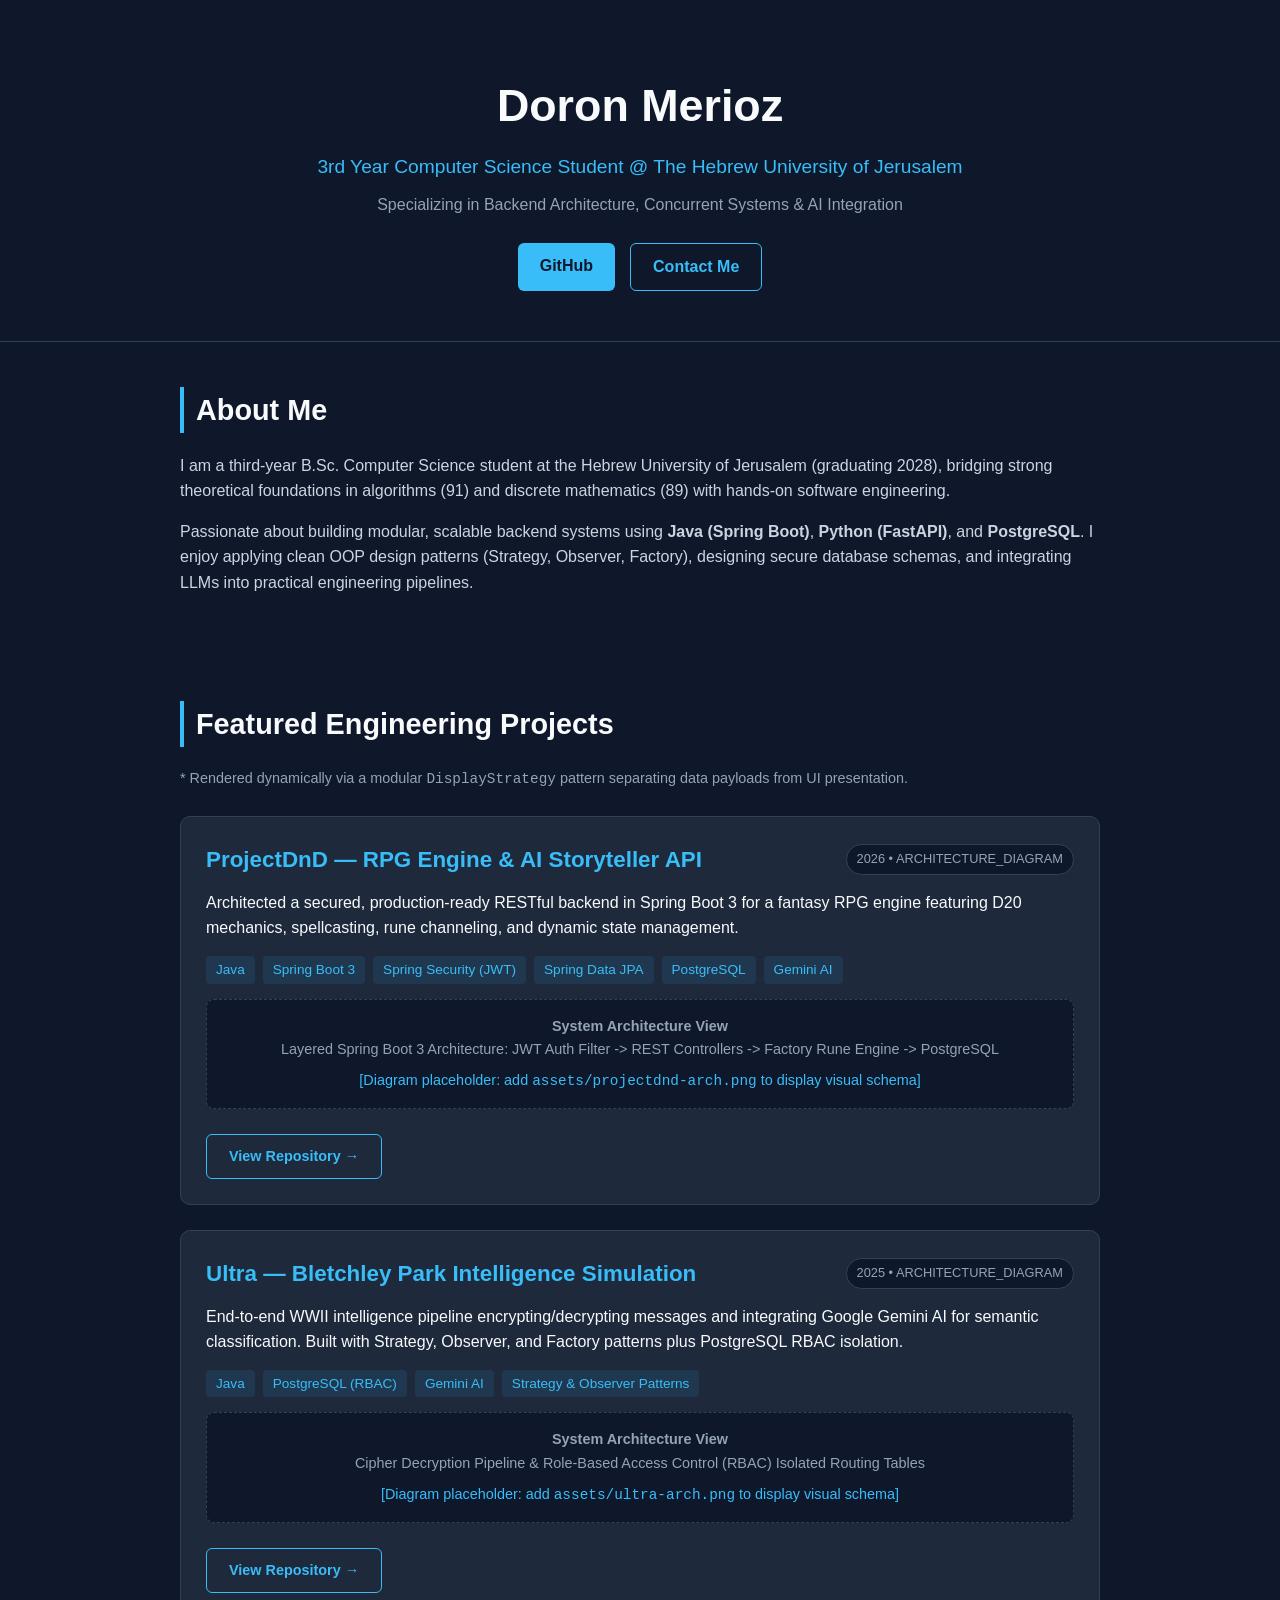
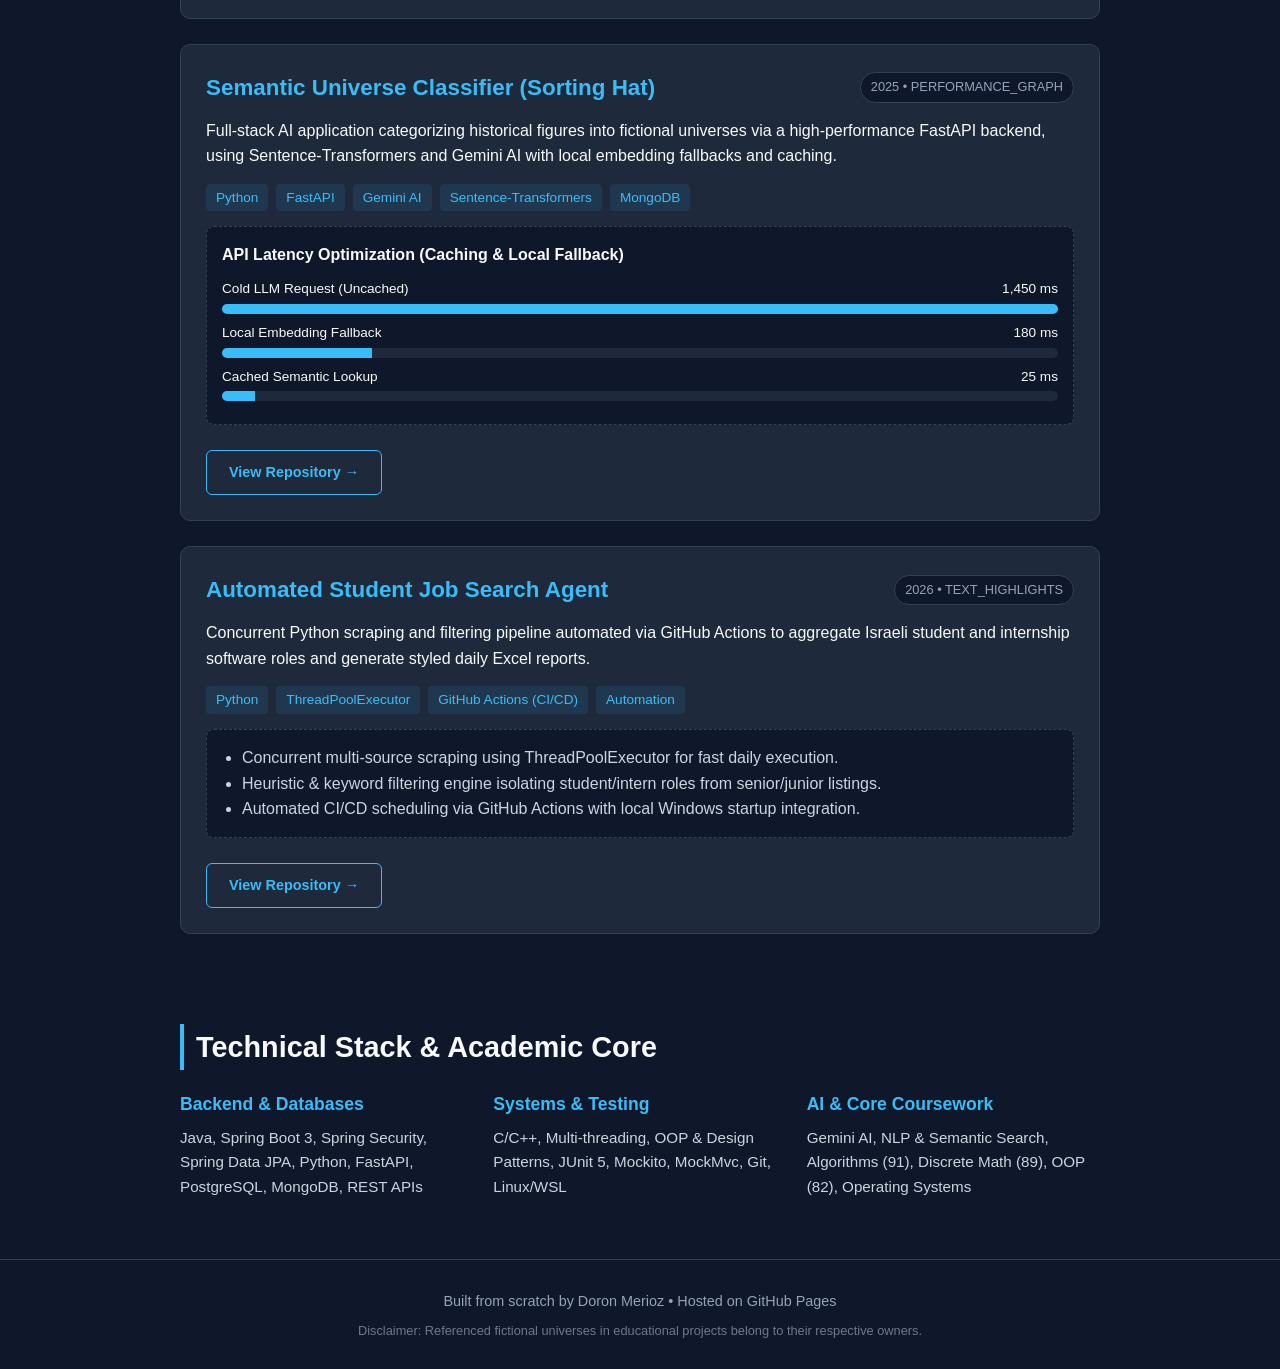
==== index.html @ 9eca9575 "Add initial portfolio with DisplayStrategy pattern" ====
<!DOCTYPE html>
<html lang="en">
<head>
	<meta charset="UTF-8">
	<meta name="viewport" content="width=device-width, initial-scale=1.0">
	<title>Doron Merioz | Backend & Software Engineering Portfolio</title>
	<link rel="stylesheet" href="style.css">
</head>
<body>
	<header class="hero">
		<div class="container">
			<h1>Doron Merioz</h1>
			<p class="subtitle">3rd Year Computer Science Student @ The Hebrew University of Jerusalem</p>
			<p class="tagline">Specializing in Backend Architecture, Concurrent Systems & AI Integration</p>
			<div class="links">
				<a href="https://github.com/doronmerioz12-design" target="_blank" class="btn">GitHub</a>
				<a href="mailto:doronmerioz12@gmail.com" class="btn btn-outline">Contact Me</a>
			</div>
		</div>
	</header>
	
	<main class="container">
		<section id="about" class="card-section">
			<h2>About Me</h2>
			<p>
				I am a third-year B.Sc. Computer Science student at the Hebrew University of Jerusalem (graduating 2028),
				bridging strong theoretical foundations in algorithms (91) and discrete mathematics (89) with hands-on
				software engineering.
			</p>
			<p>
				Passionate about building modular, scalable backend systems using <strong>Java (Spring Boot)</strong>,
				<strong>Python (FastAPI)</strong>, and <strong>PostgreSQL</strong>. I enjoy applying clean OOP design
				patterns (Strategy, Observer, Factory), designing secure database schemas, and integrating LLMs into
				practical engineering pipelines.
			</p>
		</section>
		
		<section id="projects">
			<h2>Featured Engineering Projects</h2>
			<p class="section-note">
				* Rendered dynamically via a modular <code>DisplayStrategy</code> pattern separating data payloads from UI presentation.
			</p>
			<!-- הפרויקטים ירונדרו לכאן דינמית מתוך projects.json -->
			<div id="projects-container" class="projects-grid"></div>
		</section>
		
		<section id="skills" class="card-section">
			<h2>Technical Stack & Academic Core</h2>
			<div class="skills-grid">
				<div>
					<h3>Backend & Databases</h3>
					<p>Java, Spring Boot 3, Spring Security, Spring Data JPA, Python, FastAPI, PostgreSQL, MongoDB, REST APIs</p>
				</div>
				<div>
					<h3>Systems & Testing</h3>
					<p>C/C++, Multi-threading, OOP & Design Patterns, JUnit 5, Mockito, MockMvc, Git, Linux/WSL</p>
				</div>
				<div>
					<h3>AI & Core Coursework</h3>
					<p>Gemini AI, NLP & Semantic Search, Algorithms (91), Discrete Math (89), OOP (82), Operating Systems</p>
				</div>
			</div>
		</section>
	</main>
	
	<footer>
		<div class="container">
			<p>Built from scratch by Doron Merioz • Hosted on GitHub Pages</p>
			<p class="disclaimer">Disclaimer: Referenced fictional universes in educational projects belong to their respective owners.</p>
		</div>
	</footer>
	
	<script src="app.js"></script>
</body>
</html>
---- style.css ----
:root {
    --bg: #0f172a;
    --card-bg: #1e293b;
    --text: #f8fafc;
    --text-muted: #94a3b8;
    --accent: #38bdf8;
    --border: #334155;
}

* { box-sizing: border-box; margin: 0; padding: 0; }

body {
    font-family: -apple-system, BlinkMacSystemFont, "Segoe UI", Roboto, sans-serif;
    background-color: var(--bg);
    color: var(--text);
    line-height: 1.6;
}

.container {
    max-width: 960px;
    margin: 0 auto;
    padding: 0 20px;
}

.hero {
    padding: 70px 0 50px;
    border-bottom: 1px solid var(--border);
    text-align: center;
}

.hero h1 { font-size: 2.8rem; margin-bottom: 10px; }
.subtitle { font-size: 1.2rem; color: var(--accent); font-weight: 500; }
.tagline { color: var(--text-muted); margin: 10px 0 25px; }

.links { display: flex; gap: 15px; justify-content: center; }

.btn {
    background: var(--accent);
    color: #0f172a;
    padding: 10px 22px;
    border-radius: 6px;
    text-decoration: none;
    font-weight: 600;
    transition: opacity 0.2s;
}
.btn:hover { opacity: 0.9; }
.btn-outline {
    background: transparent;
    color: var(--accent);
    border: 1px solid var(--accent);
}

section { padding: 45px 0; }
h2 { font-size: 1.8rem; margin-bottom: 20px; border-left: 4px solid var(--accent); padding-left: 12px; }
.section-note { color: var(--text-muted); font-size: 0.9rem; margin-bottom: 25px; }

.card-section p { margin-bottom: 15px; color: #cbd5e1; }

.projects-grid { display: flex; flex-direction: column; gap: 25px; }

.project-card {
    background: var(--card-bg);
    border: 1px solid var(--border);
    border-radius: 10px;
    padding: 25px;
}

.project-header {
    display: flex;
    justify-content: space-between;
    align-items: center;
    flex-wrap: wrap;
    gap: 10px;
    margin-bottom: 12px;
}

.project-header h3 { font-size: 1.4rem; color: var(--accent); }
.badge {
    background: #0f172a;
    color: var(--text-muted);
    font-size: 0.8rem;
    padding: 4px 10px;
    border-radius: 20px;
    border: 1px solid var(--border);
}

.tech-tags { display: flex; flex-wrap: wrap; gap: 8px; margin: 15px 0; }
.tech-tag {
    background: rgba(56, 189, 248, 0.1);
    color: var(--accent);
    padding: 3px 10px;
    border-radius: 4px;
    font-size: 0.85rem;
}

.strategy-box {
    background: #0f172a;
    border: 1px dashed var(--border);
    border-radius: 8px;
    padding: 15px;
    margin: 15px 0;
}

.bar-row { margin: 8px 0; }
.bar-label { display: flex; justify-content: space-between; font-size: 0.85rem; margin-bottom: 4px; }
.bar-track { background: #1e293b; height: 10px; border-radius: 5px; overflow: hidden; }
.bar-fill { background: var(--accent); height: 100%; }

.diagram-placeholder {
    text-align: center;
    color: var(--text-muted);
    font-size: 0.9rem;
    padding: 15px;
}
.diagram-placeholder img { max-width: 100%; border-radius: 6px; margin-top: 10px; }

.skills-grid { display: grid; grid-template-columns: repeat(auto-fit, minmax(250px, 1fr)); gap: 20px; }
.skills-grid h3 { color: var(--accent); margin-bottom: 8px; font-size: 1.1rem; }
.skills-grid p { font-size: 0.95rem; }

footer {
    border-top: 1px solid var(--border);
    padding: 30px 0;
    text-align: center;
    color: var(--text-muted);
    font-size: 0.9rem;
}
.disclaimer { font-size: 0.8rem; margin-top: 8px; opacity: 0.7; }
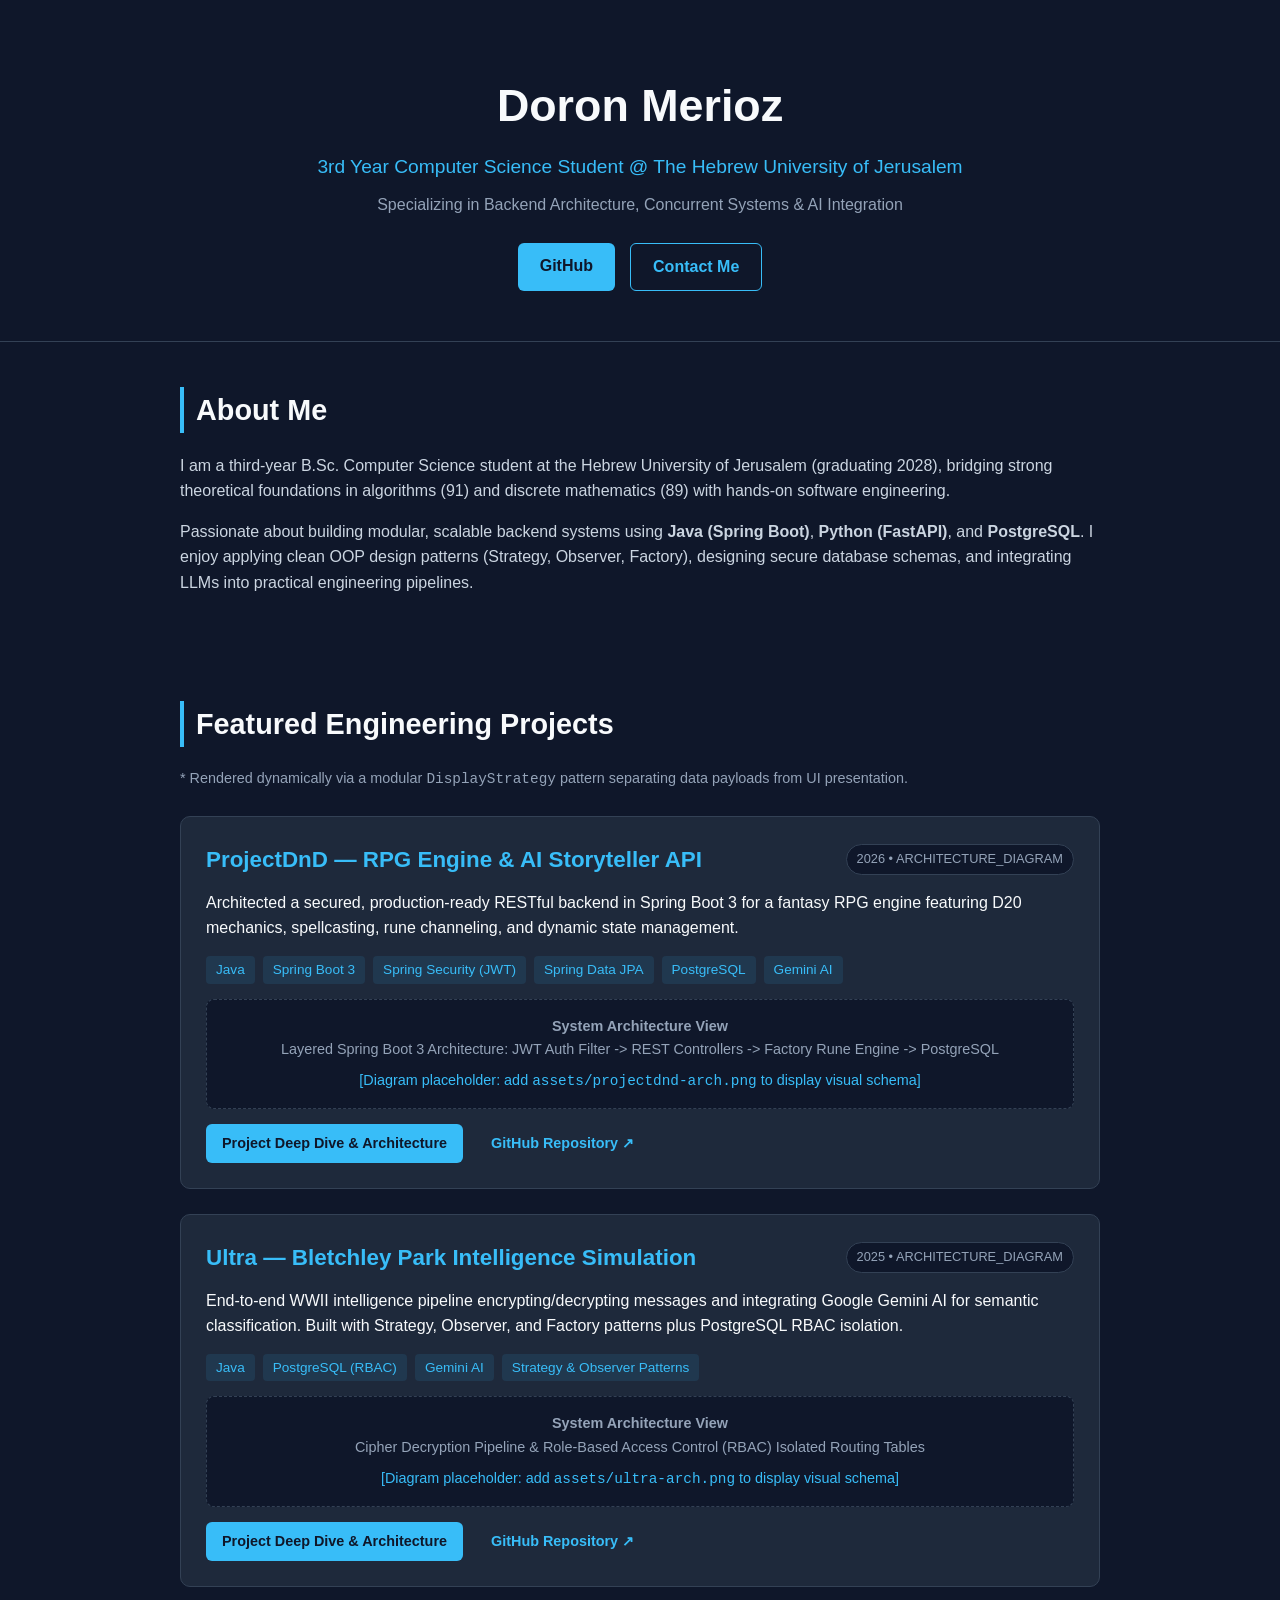
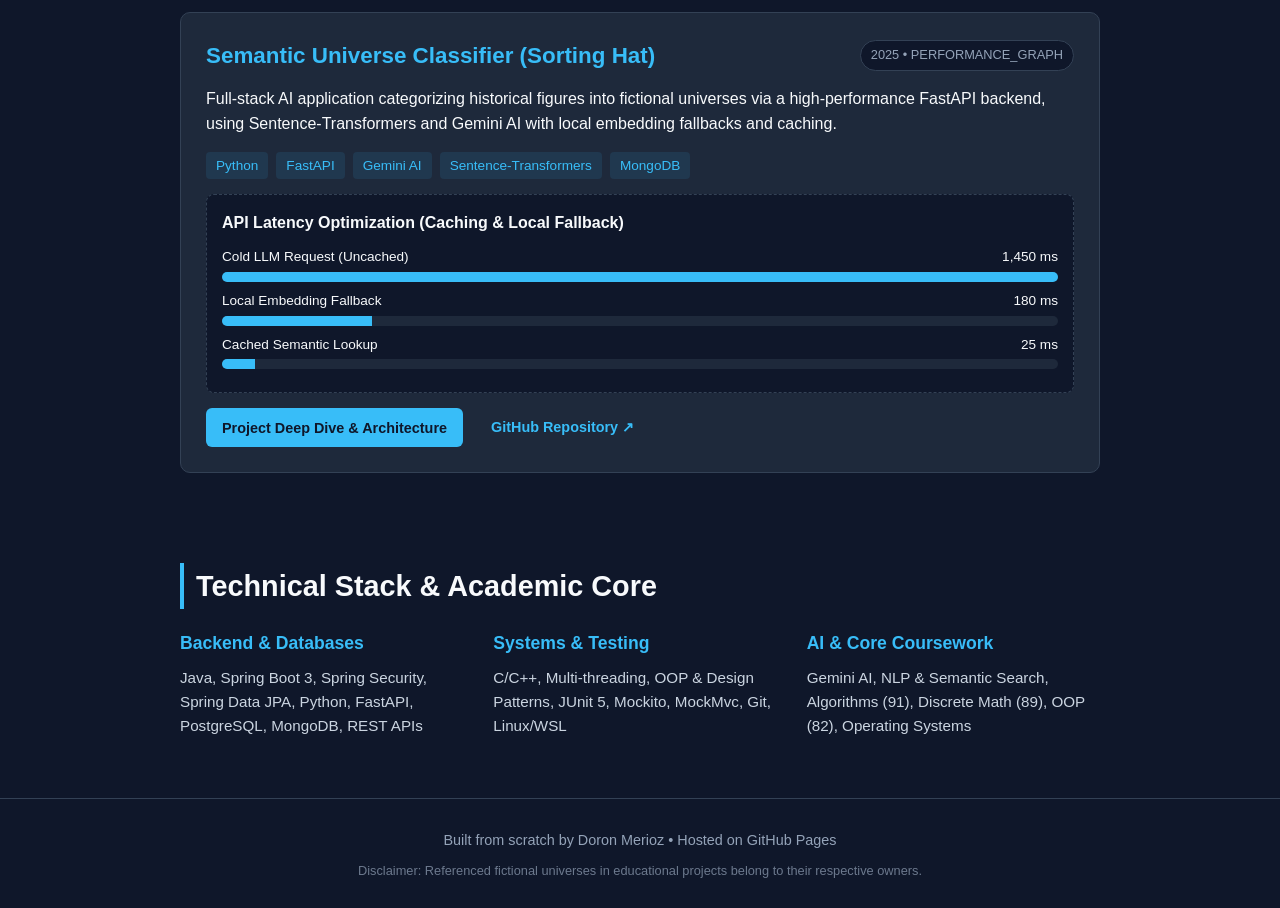
==== commit 73e9529e: "mult page" ====
--- a/index.html
+++ b/index.html
@@ -40,7 +40,6 @@
 			<p class="section-note">
 				* Rendered dynamically via a modular <code>DisplayStrategy</code> pattern separating data payloads from UI presentation.
 			</p>
-			<!-- הפרויקטים ירונדרו לכאן דינמית מתוך projects.json -->
 			<div id="projects-container" class="projects-grid"></div>
 		</section>
 		
@@ -63,6 +62,14 @@
 		</section>
 	</main>
 	
+	<!-- חלונית פירוט מעמיק שנפתחת באותו עמוד (Modal) -->
+	<div id="project-modal" class="modal hidden" onclick="closeModalOnBackdrop(event)">
+		<div class="modal-content">
+			<button class="modal-close" onclick="closeProjectModal()">✕ Close</button>
+			<div id="modal-body"></div>
+		</div>
+	</div>
+	
 	<footer>
 		<div class="container">
 			<p>Built from scratch by Doron Merioz • Hosted on GitHub Pages</p>
--- a/style.css
+++ b/style.css
@@ -125,4 +125,88 @@
     color: var(--text-muted);
     font-size: 0.9rem;
 }
-.disclaimer { font-size: 0.8rem; margin-top: 8px; opacity: 0.7; }+.disclaimer { font-size: 0.8rem; margin-top: 8px; opacity: 0.7; }
+
+/* כפתורים בכרטיסיית פרויקט */
+.card-actions {
+    display: flex;
+    gap: 12px;
+    flex-wrap: wrap;
+    margin-top: 15px;
+}
+
+.btn-sm {
+    padding: 8px 16px;
+    font-size: 0.9rem;
+    cursor: pointer;
+    border: none;
+}
+
+/* עיצוב חלונית פירוט הפרויקט (Modal) */
+.modal {
+    position: fixed;
+    inset: 0;
+    background: rgba(15, 23, 42, 0.85);
+    backdrop-filter: blur(4px);
+    display: flex;
+    align-items: center;
+    justify-content: center;
+    padding: 20px;
+    z-index: 1000;
+}
+
+.modal.hidden {
+    display: none;
+}
+
+.modal-content {
+    background: var(--card-bg);
+    border: 1px solid var(--accent);
+    border-radius: 12px;
+    max-width: 750px;
+    width: 100%;
+    max-height: 85vh;
+    overflow-y: auto;
+    padding: 30px;
+    position: relative;
+    box-shadow: 0 20px 40px rgba(0, 0, 0, 0.5);
+}
+
+.modal-close {
+    position: sticky;
+    top: 0;
+    float: right;
+    background: #0f172a;
+    color: var(--text);
+    border: 1px solid var(--border);
+    padding: 6px 12px;
+    border-radius: 6px;
+    cursor: pointer;
+    font-weight: bold;
+}
+
+.modal-close:hover {
+    border-color: var(--accent);
+    color: var(--accent);
+}
+
+.modal-section {
+    margin-top: 20px;
+    padding-top: 15px;
+    border-top: 1px solid var(--border);
+}
+
+.modal-section h4 {
+    color: var(--accent);
+    margin-bottom: 8px;
+    font-size: 1.1rem;
+}
+
+.modal-section ul {
+    padding-left: 20px;
+    color: #cbd5e1;
+}
+
+.modal-section li {
+    margin-bottom: 6px;
+}
